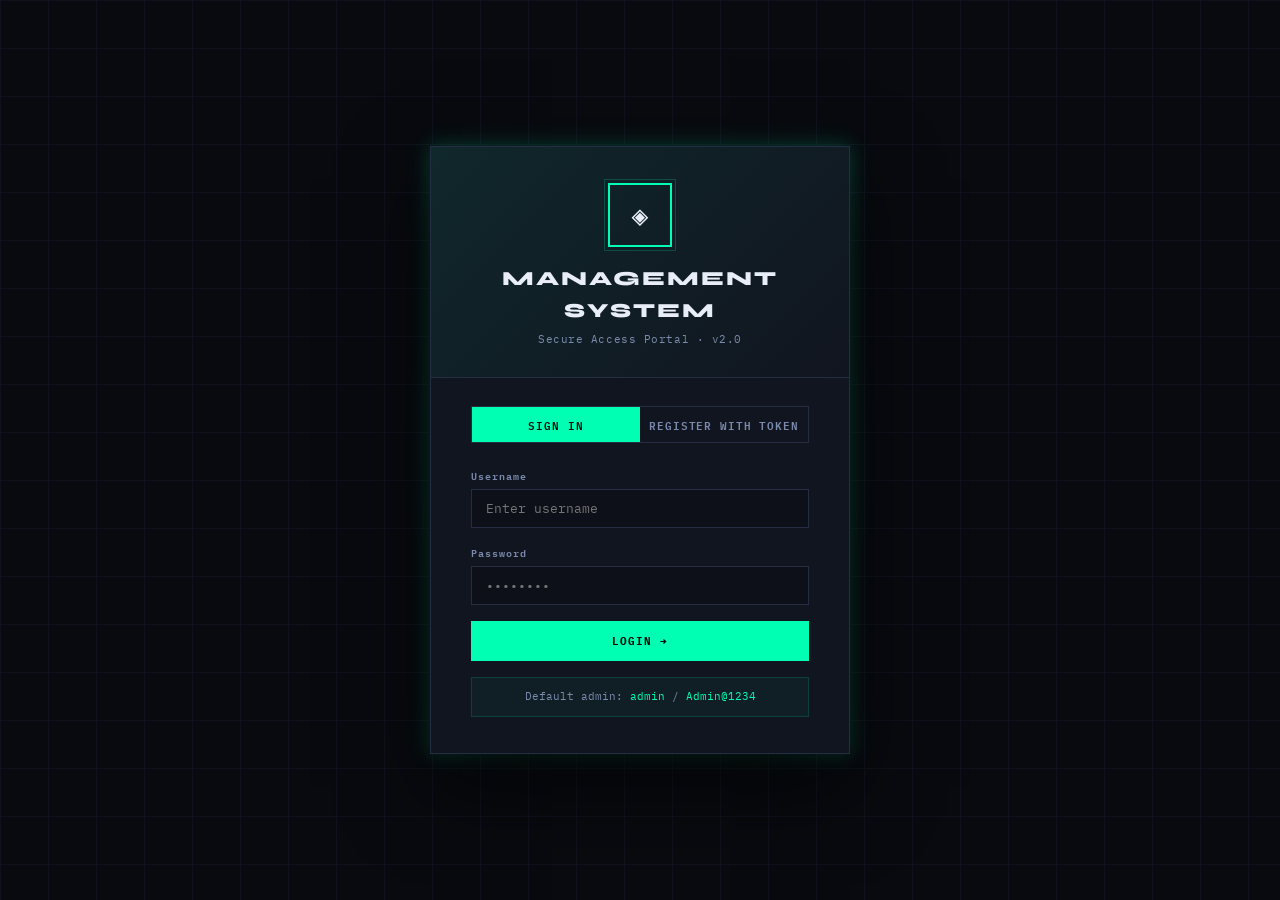
==== index.html @ 8c32bc28 "Add files via upload" ====
<!DOCTYPE html>
<html lang="en">
<head>
  <meta charset="UTF-8">
  <meta name="viewport" content="width=device-width, initial-scale=1.0">
  <title>Management System</title>
  <link rel="stylesheet" href="style.css">
</head>
<body>

<!-- ══════════════════════════════════════════════════════════════
     SCREEN: LOGIN
══════════════════════════════════════════════════════════════ -->
<div id="screen-login" class="screen">
  <div class="login-grid"></div>
  <div class="login-glow"></div>

  <div class="login-card">
    <div class="login-card-top">
      <div class="login-logo">◈</div>
      <div class="login-title">MANAGEMENT SYSTEM</div>
      <div class="login-sub">Secure Access Portal · v2.0</div>
    </div>

    <div class="login-body">
      <div class="tab-row">
        <button class="tab-btn active" data-tab="login" onclick="switchTab('login')">SIGN IN</button>
        <button class="tab-btn" data-tab="register" onclick="switchTab('register')">REGISTER WITH TOKEN</button>
      </div>

      <!-- LOGIN TAB -->
      <div class="tab-content active" data-tab="login">
        <div id="login-error" class="error-msg"></div>
        <div class="field">
          <label>Username</label>
          <input id="login-username" type="text" placeholder="Enter username" autocomplete="username">
        </div>
        <div class="field">
          <label>Password</label>
          <input id="login-password" type="password" placeholder="••••••••" autocomplete="current-password">
        </div>
        <button id="btn-login" class="btn btn-solid-accent btn-full">LOGIN →</button>
        <div class="login-hint">
          Default admin: <span>admin</span> / <span>Admin@1234</span>
        </div>
      </div>

      <!-- REGISTER TAB -->
      <div class="tab-content" data-tab="register">
        <div id="reg-error" class="error-msg"></div>
        <div class="field">
          <label>Invite Token *</label>
          <input id="reg-token" type="text" placeholder="Paste token from your manager">
        </div>
        <div class="field-row">
          <div class="field">
            <label>Username *</label>
            <input id="reg-username" placeholder="johndoe">
          </div>
          <div class="field">
            <label>Full Name *</label>
            <input id="reg-fullname" placeholder="John Doe">
          </div>
        </div>
        <div class="field-row">
          <div class="field">
            <label>Phone</label>
            <input id="reg-phone" placeholder="233244000000">
          </div>
          <div class="field">
            <label>WhatsApp</label>
            <input id="reg-wa" placeholder="233244000000">
          </div>
        </div>
        <div class="field">
          <label>Password *</label>
          <input id="reg-pwd" type="password" placeholder="Min 6 characters">
        </div>
        <button id="btn-register" class="btn btn-solid-accent btn-full">CREATE ACCOUNT →</button>
      </div>
    </div>
  </div>
</div>


<!-- ══════════════════════════════════════════════════════════════
     SCREEN: APP
══════════════════════════════════════════════════════════════ -->
<div id="screen-app" class="screen">

  <!-- TOP BAR -->
  <div class="topbar">
    <div class="topbar-logo">MGMT SYS</div>
    <div class="topbar-sep"></div>
    <div class="topbar-user">
      <span id="topbar-name" class="topbar-name"></span>
      <span id="topbar-badge" class="role-badge"></span>
      <button class="btn btn-red btn-sm" onclick="doLogout()">⎋ Logout</button>
    </div>
  </div>

  <div class="app-body">

    <!-- SIDEBAR -->
    <div class="sidebar">
      <div class="nav-section-label">Navigation</div>
      <div id="sidebar-nav"></div>
      <div class="sidebar-footer">Management System v2.0</div>
    </div>

    <!-- MAIN -->
    <div class="main">

      <!-- HOME PANEL -->
      <div id="panel-home" class="panel"></div>

      <!-- USERS PANEL -->
      <div id="panel-users" class="panel"></div>

      <!-- INVITES PANEL -->
      <div id="panel-invites" class="panel"></div>

      <!-- WHATSAPP PANEL -->
      <div id="panel-whatsapp" class="panel"></div>

      <!-- REQUESTS PANEL -->
      <div id="panel-requests" class="panel"></div>

      <!-- ROLES PANEL -->
      <div id="panel-roles" class="panel"></div>

      <!-- LOGS PANEL -->
      <div id="panel-logs" class="panel"></div>

      <!-- PROFILE PANEL -->
      <div id="panel-profile" class="panel"></div>

    </div><!-- /main -->
  </div><!-- /app-body -->
</div><!-- /screen-app -->


<!-- ══════════════════════════════════════════════════════════════
     MODALS
══════════════════════════════════════════════════════════════ -->

<!-- Add User -->
<div id="modal-add-user" class="modal-overlay">
  <div class="modal">
    <div class="modal-header">
      <div class="modal-title">＋ Add New User</div>
      <button class="modal-close" onclick="closeModal('modal-add-user')">×</button>
    </div>
    <div class="modal-body" id="modal-add-user-body"></div>
    <div class="modal-footer">
      <button class="btn btn-ghost" onclick="closeModal('modal-add-user')">Cancel</button>
      <button class="btn btn-green" onclick="submitAddUser()">Create User</button>
    </div>
  </div>
</div>

<!-- Change Role -->
<div id="modal-change-role" class="modal-overlay">
  <div class="modal">
    <div class="modal-header">
      <div class="modal-title">↑ Change Role</div>
      <button class="modal-close" onclick="closeModal('modal-change-role')">×</button>
    </div>
    <div class="modal-body" id="modal-change-role-body"></div>
    <div class="modal-footer">
      <button class="btn btn-ghost" onclick="closeModal('modal-change-role')">Cancel</button>
      <button class="btn btn-amber" onclick="submitChangeRole()">Apply Change</button>
    </div>
  </div>
</div>

<!-- Generate Invite -->
<div id="modal-gen-invite" class="modal-overlay">
  <div class="modal">
    <div class="modal-header">
      <div class="modal-title">⊕ Generate Invite Token</div>
      <button class="modal-close" onclick="closeModal('modal-gen-invite')">×</button>
    </div>
    <div class="modal-body" id="modal-gen-invite-body"></div>
    <div class="modal-footer">
      <button class="btn btn-ghost" onclick="closeModal('modal-gen-invite')">Close</button>
      <button class="btn btn-accent" onclick="submitGenInvite()">Generate Token</button>
    </div>
  </div>
</div>

<!-- Send Invite via WhatsApp -->
<div id="modal-send-invite" class="modal-overlay">
  <div class="modal">
    <div class="modal-header">
      <div class="modal-title">📱 Send Invite via WhatsApp</div>
      <button class="modal-close" onclick="closeModal('modal-send-invite')">×</button>
    </div>
    <div class="modal-body" id="modal-send-invite-body"></div>
    <div class="modal-footer">
      <button class="btn btn-ghost" onclick="closeModal('modal-send-invite')">Cancel</button>
      <button class="btn btn-accent" onclick="submitSendInvite()">📱 Open WhatsApp</button>
    </div>
  </div>
</div>

<!-- Add/Edit Request -->
<div id="modal-req" class="modal-overlay">
  <div class="modal" style="width:560px">
    <div class="modal-header">
      <div class="modal-title" id="modal-req-title">＋ New Request</div>
      <button class="modal-close" onclick="closeModal('modal-req')">×</button>
    </div>
    <div class="modal-body">
      <!-- Auto Request ID display (edit mode) -->
      <div id="modal-req-id-field" style="display:none;margin-bottom:16px;padding:10px 14px;
           background:rgba(0,255,178,.05);border:1px solid rgba(0,255,178,.2)">
        <div style="font-size:10px;color:var(--text-2);margin-bottom:2px;letter-spacing:.1em">REQUEST ID (auto-generated)</div>
        <div id="req-id-display" style="font-size:14px;font-weight:700;color:var(--accent);
             font-family:var(--font-mono);letter-spacing:.06em"></div>
        <input id="req-id" type="hidden">
      </div>

      <div class="field-row">
        <div class="field">
          <label>NUMBER *</label>
          <input id="req-number" placeholder="e.g. 00123, INV-456">
        </div>
        <div class="field">
          <label>COMPANY NAME *</label>
          <input id="req-company" placeholder="e.g. Acme Corp Ltd">
        </div>
      </div>
      <div class="field">
        <label>DESCRIPTION</label>
        <input id="req-desc" placeholder="Brief description of the request">
      </div>
      <div class="field-row">
        <div class="field">
          <label>STATUS</label>
          <select id="req-status">
            <option>Pending</option>
            <option>In Review</option>
            <option>Approved</option>
            <option>Rejected</option>
            <option>Completed</option>
          </select>
        </div>
        <div class="field">
          <label>NOTES</label>
          <input id="req-notes" placeholder="Optional notes…">
        </div>
      </div>
    </div>
    <div class="modal-footer">
      <button class="btn btn-ghost" onclick="closeModal('modal-req')">Cancel</button>
      <button class="btn btn-accent" onclick="submitRequest()">Save Request</button>
    </div>
  </div>
</div>

<!-- Confirm -->
<div id="modal-confirm" class="modal-overlay">
  <div class="modal" style="width:400px">
    <div class="modal-header">
      <div class="modal-title" style="color:var(--red)">⚠ Confirm Action</div>
      <button class="modal-close" onclick="closeModal('modal-confirm')">×</button>
    </div>
    <div class="modal-body">
      <div id="confirm-msg" class="confirm-msg"></div>
      <div id="confirm-warn" class="confirm-warn"></div>
    </div>
    <div class="modal-footer">
      <button class="btn btn-ghost" onclick="closeModal('modal-confirm')">Cancel</button>
      <button class="btn btn-red" onclick="submitConfirm()">Confirm</button>
    </div>
  </div>
</div>

<!-- ══════════════════════════════════════════════════════════════
     TOAST CONTAINER
══════════════════════════════════════════════════════════════ -->
<div id="toastContainer" class="toast-container"></div>

<script src="db.js"></script>
<script src="app.js"></script>
</body>
</html>
---- style.css ----
/* ─── MANAGEMENT SYSTEM — STYLE.CSS ─────────────────────────────────────── */
@import url('https://fonts.googleapis.com/css2?family=IBM+Plex+Mono:wght@300;400;500;600;700&family=Syne:wght@400;600;700;800&display=swap');

:root {
  --bg:          #080A0F;
  --bg-2:        #0D1018;
  --bg-card:     #111520;
  --bg-card2:    #161B28;
  --sidebar:     #090C13;
  --border:      #1C2235;
  --border2:     #242D42;
  --accent:      #00FFB2;
  --accent-dim:  #00CC8E;
  --blue:        #2979FF;
  --blue-dim:    #1A56E8;
  --amber:       #FFB300;
  --red:         #FF3D5A;
  --green:       #00E676;
  --purple:      #C77DFF;
  --text-1:      #E8EDF8;
  --text-2:      #7B8BAD;
  --text-3:      #3D4A66;
  --glow-accent: 0 0 20px rgba(0,255,178,0.25);
  --glow-blue:   0 0 20px rgba(41,121,255,0.25);
  --glow-red:    0 0 20px rgba(255,61,90,0.2);

  --r-admin:      #FF6B35;
  --r-manager:    #C77DFF;
  --r-supervisor: #2979FF;
  --r-employee:   #00E676;
  --r-viewer:     #7B8BAD;

  --font-display: 'Syne', sans-serif;
  --font-mono:    'IBM Plex Mono', monospace;
  --sidebar-w:    220px;
  --topbar-h:     56px;
}

*, *::before, *::after { box-sizing: border-box; margin: 0; padding: 0; }

html, body {
  height: 100%;
  background: var(--bg);
  color: var(--text-1);
  font-family: var(--font-mono);
  font-size: 13px;
  line-height: 1.6;
  overflow: hidden;
}

/* ── SCROLLBAR ── */
::-webkit-scrollbar { width: 5px; height: 5px; }
::-webkit-scrollbar-track { background: var(--bg); }
::-webkit-scrollbar-thumb { background: var(--border2); border-radius: 3px; }
::-webkit-scrollbar-thumb:hover { background: var(--text-3); }

/* ═══════════════════════════════════════════════════════════════
   SCREENS
═══════════════════════════════════════════════════════════════ */
.screen { display: none; width: 100%; height: 100%; }
.screen.active { display: flex; }

/* ═══════════════════════════════════════════════════════════════
   LOGIN SCREEN
═══════════════════════════════════════════════════════════════ */
#screen-login {
  align-items: center;
  justify-content: center;
  background: var(--bg);
  position: relative;
  overflow: hidden;
}

.login-grid {
  position: absolute; inset: 0;
  background-image:
    linear-gradient(var(--border) 1px, transparent 1px),
    linear-gradient(90deg, var(--border) 1px, transparent 1px);
  background-size: 48px 48px;
  opacity: .35;
  animation: gridDrift 20s linear infinite;
}
@keyframes gridDrift { from { background-position: 0 0; } to { background-position: 48px 48px; } }

.login-glow {
  position: absolute;
  width: 500px; height: 500px;
  background: radial-gradient(circle, rgba(0,255,178,.07) 0%, transparent 70%);
  top: 50%; left: 50%; transform: translate(-50%,-50%);
  pointer-events: none;
}

.login-card {
  position: relative; z-index: 2;
  width: 420px;
  background: var(--bg-card);
  border: 1px solid var(--border2);
  padding: 0;
  animation: cardIn .5s cubic-bezier(.16,1,.3,1);
  box-shadow: 0 32px 80px rgba(0,0,0,.7), var(--glow-accent);
}
@keyframes cardIn { from { opacity:0; transform: translateY(24px) scale(.97); } }

.login-card-top {
  background: linear-gradient(135deg, rgba(0,255,178,.08), transparent);
  border-bottom: 1px solid var(--border2);
  padding: 36px 40px 28px;
  text-align: center;
}

.login-logo {
  width: 64px; height: 64px;
  margin: 0 auto 16px;
  border: 2px solid var(--accent);
  display: flex; align-items: center; justify-content: center;
  font-size: 28px;
  animation: logoPulse 3s ease-in-out infinite;
  position: relative;
}
.login-logo::before {
  content: '';
  position: absolute; inset: -6px;
  border: 1px solid rgba(0,255,178,.2);
  animation: logoPulse 3s ease-in-out infinite reverse;
}
@keyframes logoPulse { 0%,100% { box-shadow: 0 0 0 0 rgba(0,255,178,.3); } 50% { box-shadow: 0 0 20px 6px rgba(0,255,178,.15); } }

.login-title {
  font-family: var(--font-display);
  font-size: 20px; font-weight: 800;
  letter-spacing: .1em;
  color: var(--text-1);
}
.login-sub { color: var(--text-2); font-size: 11px; margin-top: 4px; letter-spacing: .05em; }

.login-body { padding: 28px 40px 36px; }

.tab-row {
  display: flex; gap: 0;
  border: 1px solid var(--border2);
  margin-bottom: 24px;
  overflow: hidden;
}
.tab-btn {
  flex: 1; padding: 8px;
  background: transparent;
  border: none; cursor: pointer;
  font-family: var(--font-mono); font-size: 11px; font-weight: 600;
  letter-spacing: .08em; color: var(--text-2);
  transition: all .2s;
}
.tab-btn.active { background: var(--accent); color: var(--bg); }
.tab-btn:not(.active):hover { background: var(--border); color: var(--text-1); }

.tab-content { display: none; }
.tab-content.active { display: block; }

/* ── FORM ELEMENTS ── */
.field { margin-bottom: 16px; }
.field label {
  display: block;
  font-size: 10px; font-weight: 600; letter-spacing: .1em;
  color: var(--text-2); margin-bottom: 6px;
}
.field input, .field select, .field textarea {
  width: 100%; padding: 10px 14px;
  background: var(--bg-2);
  border: 1px solid var(--border2);
  color: var(--text-1);
  font-family: var(--font-mono); font-size: 13px;
  outline: none; transition: border-color .2s, box-shadow .2s;
  -webkit-appearance: none;
}
.field select { cursor: pointer; }
.field input:focus, .field select:focus, .field textarea:focus {
  border-color: var(--accent);
  box-shadow: 0 0 0 3px rgba(0,255,178,.08);
}
.field textarea { resize: vertical; min-height: 80px; }
.field .hint { font-size: 10px; color: var(--text-3); margin-top: 4px; }

.field-row { display: grid; grid-template-columns: 1fr 1fr; gap: 12px; }

/* ── BUTTONS ── */
.btn {
  display: inline-flex; align-items: center; gap: 7px;
  padding: 9px 18px;
  font-family: var(--font-mono); font-size: 11px; font-weight: 600;
  letter-spacing: .08em;
  border: 1px solid; cursor: pointer;
  transition: all .18s; white-space: nowrap;
  text-decoration: none;
}
.btn-accent  { background: transparent; border-color: var(--accent); color: var(--accent); }
.btn-accent:hover  { background: var(--accent); color: var(--bg); box-shadow: var(--glow-accent); }
.btn-blue    { background: transparent; border-color: var(--blue); color: var(--blue); }
.btn-blue:hover    { background: var(--blue); color: #fff; box-shadow: var(--glow-blue); }
.btn-red     { background: transparent; border-color: var(--red); color: var(--red); }
.btn-red:hover     { background: var(--red); color: #fff; box-shadow: var(--glow-red); }
.btn-amber   { background: transparent; border-color: var(--amber); color: var(--amber); }
.btn-amber:hover   { background: var(--amber); color: var(--bg); }
.btn-green   { background: transparent; border-color: var(--green); color: var(--green); }
.btn-green:hover   { background: var(--green); color: var(--bg); }
.btn-ghost   { background: transparent; border-color: var(--border2); color: var(--text-2); }
.btn-ghost:hover   { border-color: var(--text-2); color: var(--text-1); }
.btn-solid-accent { background: var(--accent); border-color: var(--accent); color: var(--bg); font-weight: 700; }
.btn-solid-accent:hover { background: var(--accent-dim); box-shadow: var(--glow-accent); }
.btn-full { width: 100%; justify-content: center; padding: 12px; }
.btn-sm { padding: 5px 10px; font-size: 10px; }
.btn-icon { padding: 7px 10px; }

/* ── LOGIN HINT ── */
.login-hint {
  margin-top: 16px; padding: 10px 14px;
  background: rgba(0,255,178,.04);
  border: 1px solid rgba(0,255,178,.15);
  font-size: 11px; color: var(--text-2);
  text-align: center;
}
.login-hint span { color: var(--accent); }

.error-msg {
  padding: 10px 14px; margin-bottom: 14px;
  background: rgba(255,61,90,.08);
  border: 1px solid rgba(255,61,90,.3);
  color: var(--red); font-size: 11px;
  display: none;
}
.error-msg.show { display: block; }

/* ═══════════════════════════════════════════════════════════════
   APP LAYOUT
═══════════════════════════════════════════════════════════════ */
#screen-app { flex-direction: column; }

/* ── TOPBAR ── */
.topbar {
  height: var(--topbar-h);
  background: var(--sidebar);
  border-bottom: 1px solid var(--border);
  display: flex; align-items: center;
  padding: 0 20px;
  gap: 16px;
  flex-shrink: 0;
  z-index: 100;
}
.topbar-logo {
  font-family: var(--font-display);
  font-size: 14px; font-weight: 800;
  color: var(--accent); letter-spacing: .08em;
  display: flex; align-items: center; gap: 8px;
}
.topbar-logo::before { content: '◈'; font-size: 18px; }
.topbar-sep { flex: 1; }
.topbar-user {
  display: flex; align-items: center; gap: 10px;
}
.topbar-name { color: var(--text-1); font-size: 12px; }
.role-badge {
  padding: 2px 8px;
  font-size: 10px; font-weight: 700; letter-spacing: .08em;
  color: var(--bg);
}

/* ── BODY ── */
.app-body { display: flex; flex: 1; overflow: hidden; }

/* ── SIDEBAR ── */
.sidebar {
  width: var(--sidebar-w);
  background: var(--sidebar);
  border-right: 1px solid var(--border);
  display: flex; flex-direction: column;
  flex-shrink: 0;
  overflow-y: auto;
  padding: 12px 0;
}
.nav-section-label {
  font-size: 9px; font-weight: 700; letter-spacing: .14em;
  color: var(--text-3); padding: 12px 18px 6px;
  text-transform: uppercase;
}
.nav-item {
  display: flex; align-items: center; gap: 10px;
  padding: 10px 18px;
  cursor: pointer;
  color: var(--text-2); font-size: 12px;
  transition: all .15s;
  border-left: 2px solid transparent;
  position: relative;
}
.nav-item:hover { color: var(--text-1); background: rgba(255,255,255,.03); }
.nav-item.active {
  color: var(--accent);
  background: rgba(0,255,178,.06);
  border-left-color: var(--accent);
}
.nav-icon { font-size: 15px; width: 18px; text-align: center; }
.nav-label { font-weight: 500; }

.sidebar-footer {
  margin-top: auto; padding: 14px 18px;
  border-top: 1px solid var(--border);
  font-size: 10px; color: var(--text-3);
}

/* ── MAIN CONTENT ── */
.main { flex: 1; overflow-y: auto; padding: 28px 32px; }

.panel { display: none; animation: panelIn .3s ease; }
.panel.active { display: block; }
@keyframes panelIn { from { opacity:0; transform:translateY(8px); } }

/* ── PAGE HEADER ── */
.page-header {
  display: flex; align-items: flex-start;
  justify-content: space-between; margin-bottom: 24px;
  gap: 16px;
}
.page-title { font-family: var(--font-display); font-size: 22px; font-weight: 800; color: var(--text-1); }
.page-sub { color: var(--text-2); font-size: 11px; margin-top: 2px; }
.header-actions { display: flex; gap: 8px; flex-wrap: wrap; align-items: center; }

/* ── DIVIDER ── */
.divider { height: 1px; background: var(--border); margin: 20px 0; }

/* ── STAT CARDS ── */
.stats-grid {
  display: grid;
  grid-template-columns: repeat(auto-fit, minmax(160px, 1fr));
  gap: 14px; margin-bottom: 28px;
}
.stat-card {
  background: var(--bg-card);
  border: 1px solid var(--border);
  padding: 18px 20px;
  position: relative; overflow: hidden;
  transition: border-color .2s, transform .2s;
}
.stat-card:hover { border-color: var(--border2); transform: translateY(-2px); }
.stat-card::after {
  content: '';
  position: absolute; bottom: 0; left: 0; right: 0;
  height: 2px;
}
.stat-card.c-accent::after { background: var(--accent); }
.stat-card.c-blue::after   { background: var(--blue); }
.stat-card.c-amber::after  { background: var(--amber); }
.stat-card.c-green::after  { background: var(--green); }
.stat-card.c-red::after    { background: var(--red); }

.stat-icon { font-size: 22px; margin-bottom: 8px; }
.stat-value { font-family: var(--font-display); font-size: 32px; font-weight: 800; line-height: 1; }
.stat-label { font-size: 10px; color: var(--text-2); letter-spacing: .06em; margin-top: 4px; text-transform: uppercase; }

.stat-card.c-accent .stat-value { color: var(--accent); }
.stat-card.c-blue   .stat-value { color: var(--blue); }
.stat-card.c-amber  .stat-value { color: var(--amber); }
.stat-card.c-green  .stat-value { color: var(--green); }
.stat-card.c-red    .stat-value { color: var(--red); }

/* ── CARDS ── */
.card {
  background: var(--bg-card);
  border: 1px solid var(--border);
  padding: 20px 24px;
  margin-bottom: 18px;
}
.card-title {
  font-family: var(--font-display); font-size: 13px; font-weight: 700;
  letter-spacing: .06em; color: var(--text-1); margin-bottom: 4px;
}
.card-sub { font-size: 10px; color: var(--text-2); margin-bottom: 16px; }

.two-col { display: grid; grid-template-columns: 1fr 1fr; gap: 18px; }
.three-col { display: grid; grid-template-columns: 1fr 1fr 1fr; gap: 18px; }

/* ── TABLE ── */
.table-wrap { overflow-x: auto; }
table {
  width: 100%; border-collapse: collapse;
  font-size: 12px;
}
thead th {
  padding: 10px 14px; text-align: left;
  font-size: 10px; font-weight: 700; letter-spacing: .1em; text-transform: uppercase;
  color: var(--text-2);
  border-bottom: 1px solid var(--border);
  background: var(--bg-2);
  white-space: nowrap;
}
tbody tr {
  border-bottom: 1px solid var(--border);
  transition: background .12s;
}
tbody tr:hover { background: rgba(255,255,255,.025); }
tbody td { padding: 10px 14px; color: var(--text-1); vertical-align: middle; }
.td-muted { color: var(--text-2) !important; }
.td-mono  { font-family: var(--font-mono); font-size: 11px; }

/* ── SEARCH BAR ── */
.search-bar {
  display: flex; align-items: center; gap: 10px;
  margin-bottom: 16px;
}
.search-input {
  flex: 1; max-width: 340px;
  padding: 8px 14px;
  background: var(--bg-2); border: 1px solid var(--border2);
  color: var(--text-1); font-family: var(--font-mono); font-size: 12px;
  outline: none;
}
.search-input:focus { border-color: var(--accent); }
.search-input::placeholder { color: var(--text-3); }

/* ── STATUS BADGE ── */
.badge {
  display: inline-block;
  padding: 2px 8px;
  font-size: 10px; font-weight: 700; letter-spacing: .06em;
  border: 1px solid currentColor;
}
.badge-active   { color: var(--green); }
.badge-inactive { color: var(--text-3); }
.badge-used     { color: var(--text-3); }
.badge-fresh    { color: var(--accent); }

/* ── TOKEN DISPLAY ── */
.token-box {
  background: var(--bg-2); border: 1px solid var(--accent);
  padding: 10px 14px;
  font-family: var(--font-mono); font-size: 12px;
  color: var(--accent); word-break: break-all;
  letter-spacing: .04em; margin: 10px 0;
  cursor: pointer; transition: background .2s;
  position: relative;
}
.token-box:hover { background: rgba(0,255,178,.06); }
.token-box .copy-hint { font-size: 9px; color: var(--text-3); display: block; margin-top: 4px; }

/* ── AVATAR ── */
.avatar {
  width: 36px; height: 36px;
  border-radius: 50%; display: flex; align-items: center; justify-content: center;
  font-size: 13px; font-weight: 700; color: var(--bg);
  flex-shrink: 0;
}
.avatar-lg { width: 80px; height: 80px; font-size: 28px; border-radius: 50%; }

/* ── MODAL ── */
.modal-overlay {
  display: none; position: fixed; inset: 0;
  background: rgba(0,0,0,.8); backdrop-filter: blur(4px);
  z-index: 1000; align-items: center; justify-content: center;
}
.modal-overlay.open { display: flex; }
.modal {
  background: var(--bg-card); border: 1px solid var(--border2);
  width: 520px; max-width: 95vw; max-height: 90vh;
  overflow-y: auto;
  animation: modalIn .25s cubic-bezier(.16,1,.3,1);
  box-shadow: 0 40px 100px rgba(0,0,0,.8);
}
@keyframes modalIn { from { opacity:0; transform:scale(.94) translateY(16px); } }
.modal-header {
  display: flex; align-items: center; justify-content: space-between;
  padding: 20px 24px 18px;
  border-bottom: 1px solid var(--border);
}
.modal-title { font-family: var(--font-display); font-size: 15px; font-weight: 800; }
.modal-close {
  background: none; border: none; color: var(--text-2);
  font-size: 20px; cursor: pointer; padding: 0 4px; line-height: 1;
}
.modal-close:hover { color: var(--text-1); }
.modal-body { padding: 24px; }
.modal-footer { padding: 16px 24px; border-top: 1px solid var(--border); display: flex; gap: 10px; justify-content: flex-end; }

/* ── TOAST ── */
.toast-container { position: fixed; bottom: 24px; right: 24px; z-index: 9999; display: flex; flex-direction: column; gap: 8px; }
.toast {
  padding: 12px 18px; min-width: 260px;
  background: var(--bg-card); border: 1px solid var(--border2);
  font-size: 12px; color: var(--text-1);
  animation: toastIn .3s ease;
  display: flex; align-items: center; gap: 10px;
  box-shadow: 0 8px 32px rgba(0,0,0,.5);
}
@keyframes toastIn { from { opacity:0; transform:translateX(20px); } }
.toast.success { border-color: var(--green); }
.toast.error   { border-color: var(--red); }
.toast.info    { border-color: var(--accent); }
.toast.warn    { border-color: var(--amber); }
.toast-icon { font-size: 16px; }
.toast.success .toast-icon { color: var(--green); }
.toast.error   .toast-icon { color: var(--red); }
.toast.info    .toast-icon { color: var(--accent); }
.toast.warn    .toast-icon { color: var(--amber); }

/* ── ACTIVITY LOG ── */
.log-row { display: flex; align-items: flex-start; gap: 12px; padding: 10px 0; border-bottom: 1px solid var(--border); }
.log-dot { width: 8px; height: 8px; border-radius: 50%; flex-shrink: 0; margin-top: 5px; }
.log-time { font-size: 10px; color: var(--text-3); flex-shrink: 0; width: 140px; }
.log-who  { color: var(--text-2); font-size: 11px; min-width: 130px; }
.log-action { font-weight: 600; font-size: 11px; }
.log-detail { font-size: 11px; color: var(--text-2); flex: 1; }

/* ── PERMISSION CHIP ── */
.perm-chip {
  display: inline-flex; align-items: center; gap: 5px;
  padding: 3px 9px;
  background: rgba(0,255,178,.06);
  border: 1px solid rgba(0,255,178,.2);
  color: var(--accent); font-size: 10px;
  margin: 3px;
}

/* ── WHATSAPP COMPOSE ── */
.wa-compose {
  background: var(--bg-2); border: 1px solid var(--border2);
  padding: 0;
  display: flex; flex-direction: column;
}
.wa-compose-header {
  padding: 14px 18px;
  background: rgba(0,230,118,.06);
  border-bottom: 1px solid var(--border);
  display: flex; align-items: center; gap: 10px;
}
.wa-logo { font-size: 22px; }

/* ── PROFILE ── */
.profile-hero {
  background: var(--bg-card); border: 1px solid var(--border);
  padding: 32px; display: flex; gap: 24px; align-items: center;
  margin-bottom: 20px;
}
.profile-info h2 { font-family: var(--font-display); font-size: 22px; font-weight: 800; }
.profile-info p  { color: var(--text-2); font-size: 12px; margin-top: 4px; }

/* ── CONFIRM DIALOG ── */
.confirm-msg { font-size: 13px; color: var(--text-1); line-height: 1.7; margin-bottom: 8px; }
.confirm-warn { font-size: 11px; color: var(--amber); margin-top: 8px; }

/* ── USER ROW ACTIONS ── */
.action-cell { display: flex; gap: 5px; }

/* ── EMPTY STATE ── */
.empty-state { text-align: center; padding: 60px 20px; color: var(--text-3); }
.empty-state .empty-icon { font-size: 42px; margin-bottom: 12px; }
.empty-state p { font-size: 12px; }

/* ── RESPONSIVE ── */
@media (max-width: 900px) {
  .sidebar { width: 54px; }
  .nav-label, .nav-section-label, .sidebar-footer, .topbar-name { display: none; }
  .nav-item { padding: 12px; justify-content: center; }
  .main { padding: 18px; }
  .two-col, .three-col { grid-template-columns: 1fr; }
  .field-row { grid-template-columns: 1fr; }
}

/* ── REQUESTS SHEET EXTRAS ── */
#req-table thead th { position: sticky; top: 0; z-index: 2; }
#req-table tbody tr:hover { background: rgba(0,255,178,.03); }
#req-table input[type="checkbox"] {
  accent-color: var(--accent); width: 14px; height: 14px; cursor: pointer;
}
.req-check { cursor: pointer; }
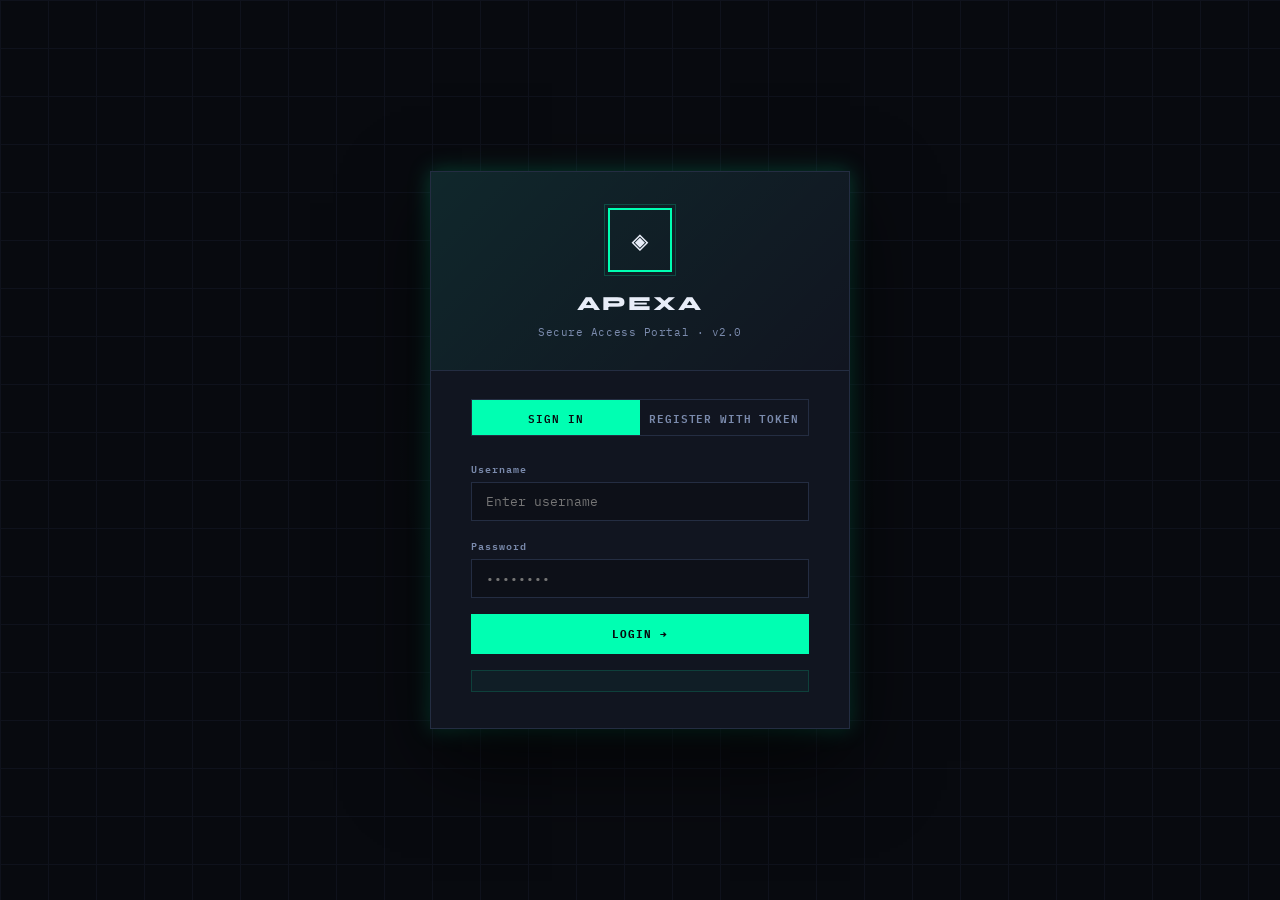
==== commit 40407d67: "Update index.html" ====
--- a/index.html
+++ b/index.html
@@ -3,7 +3,7 @@
 <head>
   <meta charset="UTF-8">
   <meta name="viewport" content="width=device-width, initial-scale=1.0">
-  <title>Management System</title>
+  <title>APEXA System</title>
   <link rel="stylesheet" href="style.css">
 </head>
 <body>
@@ -18,7 +18,7 @@
   <div class="login-card">
     <div class="login-card-top">
       <div class="login-logo">◈</div>
-      <div class="login-title">MANAGEMENT SYSTEM</div>
+      <div class="login-title">APEXA</div>
       <div class="login-sub">Secure Access Portal · v2.0</div>
     </div>
 
@@ -41,7 +41,6 @@
         </div>
         <button id="btn-login" class="btn btn-solid-accent btn-full">LOGIN →</button>
         <div class="login-hint">
-          Default admin: <span>admin</span> / <span>Admin@1234</span>
         </div>
       </div>
 
@@ -90,7 +89,7 @@
 
   <!-- TOP BAR -->
   <div class="topbar">
-    <div class="topbar-logo">MGMT SYS</div>
+    <div class="topbar-logo">APEXA SYS</div>
     <div class="topbar-sep"></div>
     <div class="topbar-user">
       <span id="topbar-name" class="topbar-name"></span>
@@ -105,7 +104,7 @@
     <div class="sidebar">
       <div class="nav-section-label">Navigation</div>
       <div id="sidebar-nav"></div>
-      <div class="sidebar-footer">Management System v2.0</div>
+      <div class="sidebar-footer">APEXA System v2.0</div>
     </div>
 
     <!-- MAIN -->
